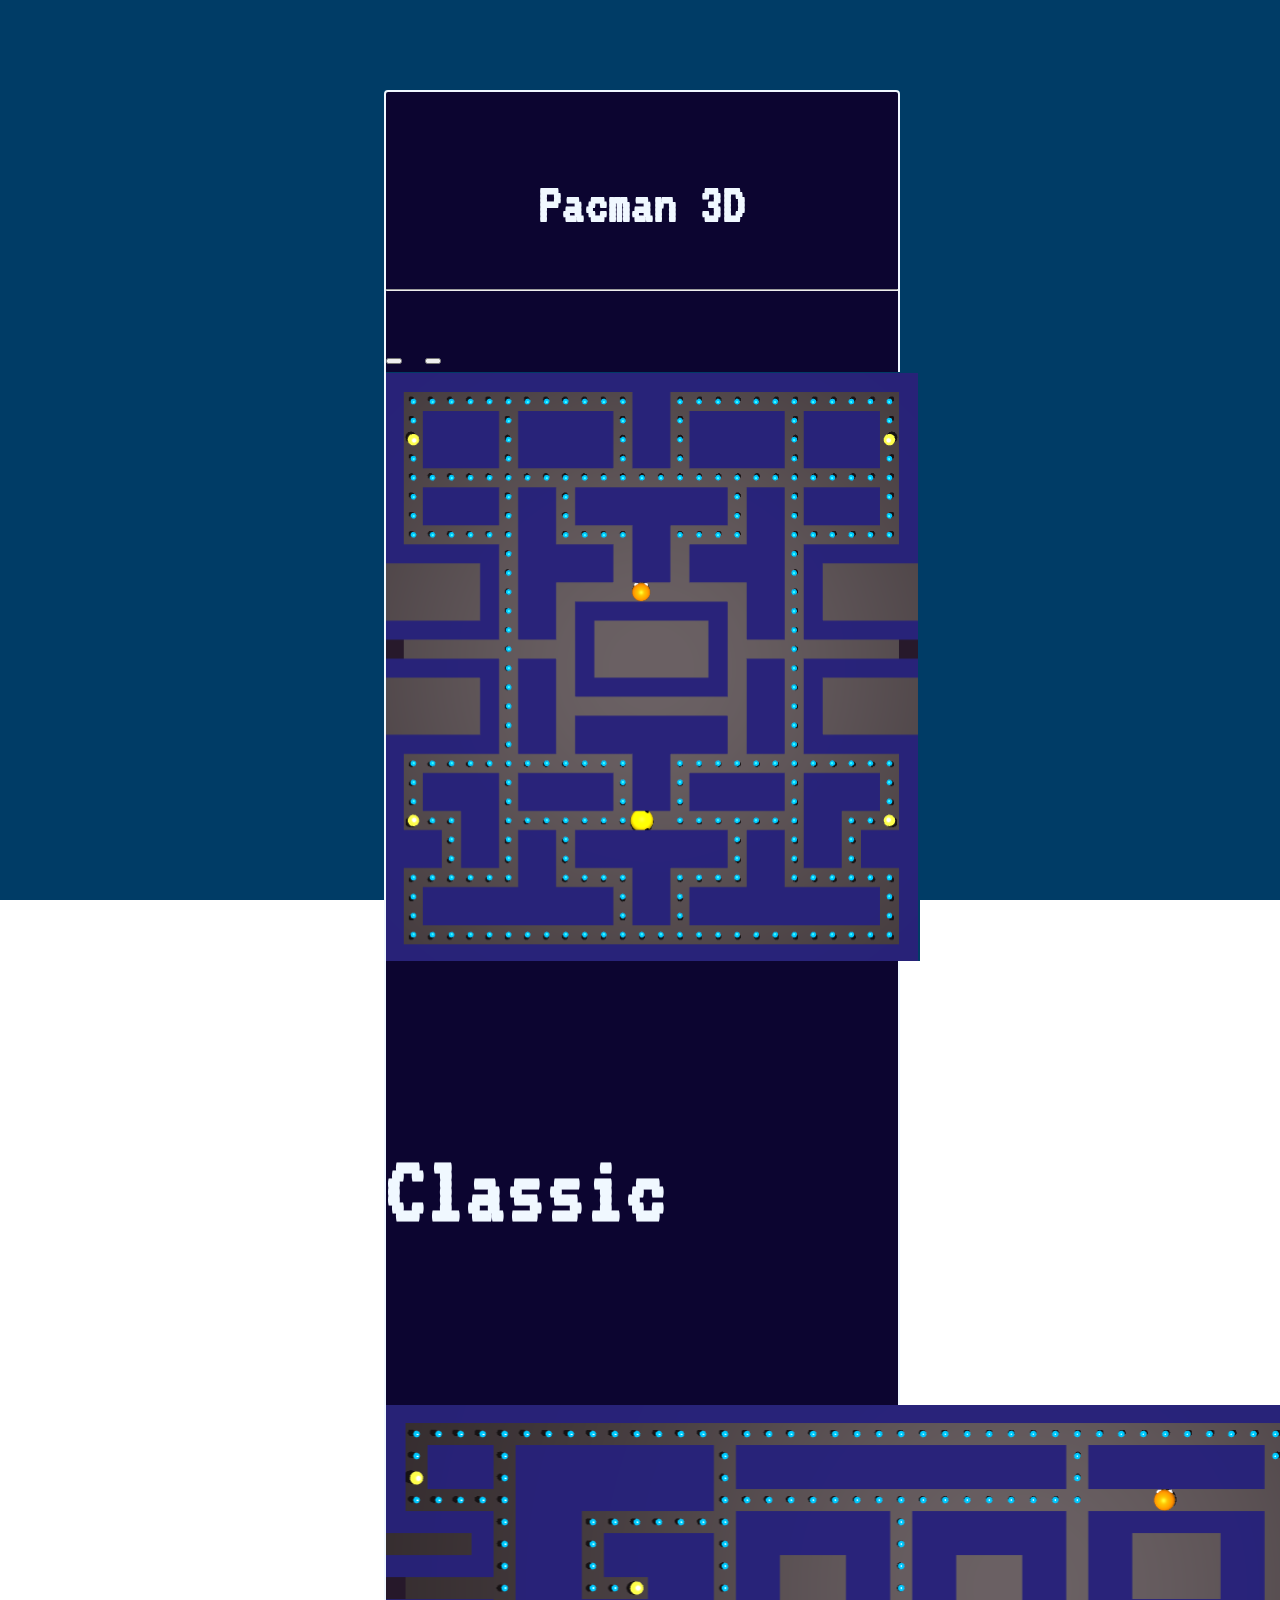
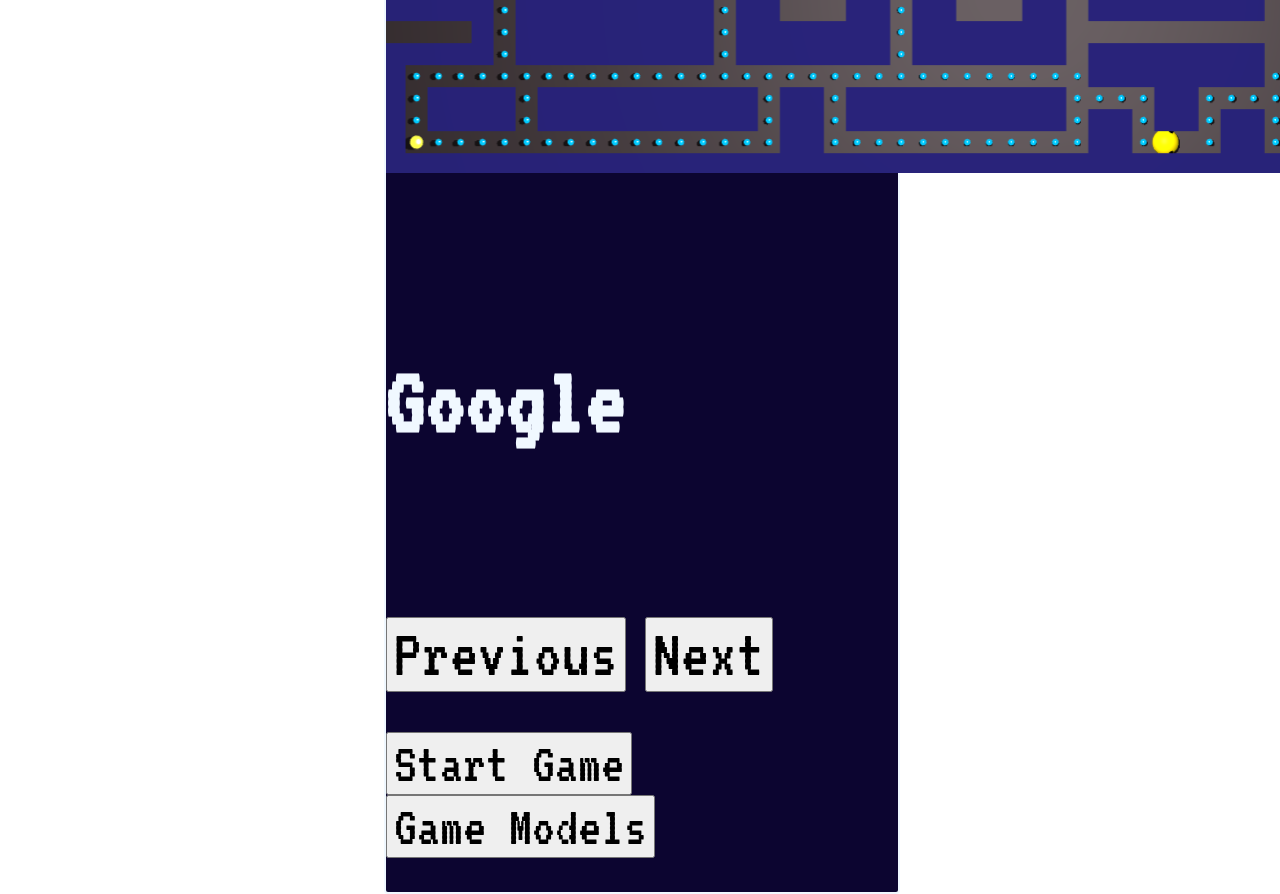
==== index.html @ fbbd6883 "Added Minimap to HUD" ====
<!DOCTYPE html>

<html lang="en">

<head>
	<meta charset="utf-8">
	<meta name="viewport" content="width=device-width, initial-scale=1">

	<title> Pacman 3D </title>

	<link href="https://cdn.jsdelivr.net/npm/bootstrap@5.2.0-beta1/dist/css/bootstrap.min.css" rel="stylesheet" integrity="sha384-0evHe/X+R7YkIZDRvuzKMRqM+OrBnVFBL6DOitfPri4tjfHxaWutUpFmBp4vmVor" crossorigin="anonymous">
	<link rel="stylesheet" href="style.css">

	<link rel="preconnect" href="https://fonts.googleapis.com">
	<link rel="preconnect" href="https://fonts.gstatic.com" crossorigin>
	<link href="https://fonts.googleapis.com/css2?family=Roboto:wght@300&family=VT323&display=swap" rel="stylesheet">

	<script type="text/javascript" src="lib/three.js" defer></script>
	<script type="text/javascript" src="lib/OrbitControls.js" defer></script>

	<script type="text/javascript" src="helper.js" defer></script>
	<script type="text/javascript" src="models.js" defer></script>
	<script type="text/javascript" src="levels.js" defer></script>
	<script type="text/javascript" src="game-pathfind.js" defer></script>
	<script type="text/javascript" src="game-coordinates.js" defer></script>
	<script type="text/javascript" src="game-collisions.js" defer></script>
	<script type="text/javascript" src="game-movement.js" defer></script>
	<script type="text/javascript" src="game-animations.js" defer></script>

	<script type="text/javascript" src="game.js" defer></script>
	
</head>

<body>
	<div id="Tag3DScene"> 

		<!-- Game Stats -->
		<h2 id="timer" class="timer"></h2>
		<h2 id="score" class="score"></h2>
		<h2 id="lives" class="lives"></h2>
		<h2 id="powerup" class="powerup"></h2>

		<!-- Pause Menu -->
		<div class="menu" id="pause-menu" style="visibility: hidden;">
			<div class="container" style="padding-top: 5%">
				<div class="row" style="text-align: center;"> 
					<h3>Game Paused</h3>
				</div>
				<hr>
				<div class="d-grid gap-4">
					<button id="leave-game" type="button" class="btn btn-lg btn-outline-danger">Leave Game</button>
					<button id="continue-game" type="button" class="btn btn-lg btn-outline-light">Continue</button>
				</div>
			</div>
			<br>
		</div>

		<!-- Start Menu -->
		<div class="menu" id="start-menu" style="visibility: hidden;">
			<div class="container" style="padding-top: 5%">
				<div class="row" style="text-align: center;"> 
					<h3>Starting Game</h3>
				</div>
				<hr>
				<div class="d-grid gap-4">
					<button id="leave-game-2" type="button" class="btn btn-lg btn-outline-danger">Leave Game</button>
					<button id="start-game" type="button" class="btn btn-lg btn-outline-success">Start Game</button>
				</div>
				<hr>
				<p id="start-menu-difficulty" style="font-size: 80%; text-align: center;"> Difficulty: 1</p>
			</div>
		</div>

		<!-- Death Menu -->
		<div class="menu" id="dead-menu" style="visibility: hidden;">
			<div class="container" style="padding-top: 5%">
				<div class="row" style="text-align: center;"> 
					<h3>You Died</h3>
				</div>
				<hr>
				<div class="row" style="text-align: center;"> 
					<h4 id="dead-timer"></h4>
				</div>
			</div>
			<br>
		</div>

		<!-- Game Over Menu -->
		<div class="menu" id="game-over" style="visibility: hidden;">
			<div class="container" style="padding-top: 5%">
				<div class="row" style="text-align: center;"> 
					<h3>Game Over</h3>
				</div>
				<hr>
				<div class="d-grid gap-4">
					<button id="leave-game-3" type="button" class="btn btn-lg btn-outline-danger">Leave Game</button>
					<button id="restart-game" type="button" class="btn btn-lg btn-outline-success">Restart Game</button>
				</div>
				<hr>
				<p id="game-over-points" style="font-size: 80%; text-align: center;">You finished with 0 points!</p>
			</div>
		</div>

		<!-- Win Menu -->
		<div class="menu" id="win-menu" style="visibility: hidden;">
			<div class="container" style="padding-top: 5%">
				<div class="row" style="text-align: center;"> 
					<h3 style="color: #208454;">You Won!</h3>
				</div>
				<hr>
				<div class="d-grid gap-4">
					<button id="leave-game-4" type="button" class="btn btn-lg btn-outline-danger">Leave Game</button>
					<button id="next-game" type="button" class="btn btn-lg btn-outline-success">Next Difficulty</button>
				</div>
			</div>
			<br>
		</div>

		<!-- Main Menu -->

		<div class="main-menu" id="main-menu" style="visibility: visible;">
			
			<div class="container" style="padding-top: 5%">
				<div class="row" style="text-align: center;"> 
					<h3>Pacman 3D</h3>
				</div>
				<hr>
				<div id="carouselExampleCaptions" class="carousel slide" data-interval="false">
					<div class="carousel-indicators">
					  <button type="button" data-bs-target="#carouselExampleCaptions" data-bs-slide-to="0" class="active" aria-current="true" aria-label="Slide 1"></button>
					  <button type="button" data-bs-target="#carouselExampleCaptions" data-bs-slide-to="1" aria-label="Slide 2"></button>
					</div>
					<div class="carousel-inner">
					  <div id="map-1" class="carousel-item active"  style="max-height: 20%;">
						<img src="imgs/Map1.png" class="d-block w-100 map-img" alt="Classic Map">
						<div class="carousel-caption d-none d-md-block">
						  <h5>Classic</h5>
						</div>
					  </div>
					  <div id="map-2" class="carousel-item">
						<img src="imgs/Map2.png" class="d-block w-100 map-img" alt="Google Map">
						<div class="carousel-caption d-none d-md-block">
						  <h5>Google</h5>
						</div>
					  </div>
					</div>
					<button class="carousel-control-prev" type="button" data-bs-target="#carouselExampleCaptions" data-bs-slide="prev">
					  <span class="carousel-control-prev-icon" aria-hidden="true"></span>
					  <span class="visually-hidden">Previous</span>
					</button>
					<button class="carousel-control-next" type="button" data-bs-target="#carouselExampleCaptions" data-bs-slide="next">
					  <span class="carousel-control-next-icon" aria-hidden="true"></span>
					  <span class="visually-hidden">Next</span>
					</button>
				  </div>
				<br>
				<div class="d-grid gap-4">
					<button id="load-level" type="button" class="btn btn-lg btn-outline-success">Start Game</button>
					<button id="continue-game" type="button" class="btn btn-lg btn-outline-info">Game Models</button>
				</div>
			</div>
			<br>
		</div>
	</div>
	<script src="https://cdn.jsdelivr.net/npm/bootstrap@5.2.0-beta1/dist/js/bootstrap.bundle.min.js" integrity="sha384-pprn3073KE6tl6bjs2QrFaJGz5/SUsLqktiwsUTF55Jfv3qYSDhgCecCxMW52nD2" crossorigin="anonymous"></script>
</body>
---- style.css ----
body { 
	margin: 0px;
}

.score{
	position: fixed;
	top: 7%;
	left: 1%;
	color:aliceblue;
	font-size: 200%;

}
.timer{
	position: fixed;
	top: 1%;
	left: 1%;
	color:aliceblue;
	font-size: 150%;
}
.lives{
	position: fixed;
	bottom: 1%;
	left: 1%;
	color:aliceblue;
	font-size: 150%;
}
.powerup{
	position: fixed;
	bottom: 10%;
	width: 100%;
	color:rgb(252, 138, 0);
	font-size: 200%;
	text-align: center;
}

.menu{
    position: absolute;
    top: 30%;
    left: 30%;
    background-color: rgb(12, 5, 48);
	width: 40%;
    height: auto;
	border-radius: 4px;
	border-width: 2px;
	border-color: aliceblue;
	color: aliceblue;
	border-style: solid;
}
.main-menu{
    position: absolute;
    top: 10%;
    left: 30%;
    background-color: rgb(12, 5, 48);
	width: 40%;
    height: auto;
	border-radius: 4px;
	border-width: 2px;
	border-color: aliceblue;
	color: aliceblue;
	border-style: solid;
}



.carousel .item img {
	max-height: 28px;
	min-width: auto;
  }


*{
	font-family: 'Roboto', sans-serif;
	font-family: 'VT323', monospace;
	font-size: 120%;
}
​
/* 
*{
	cursor: none;
}

	margin-top: -50px;
    margin-left: -50px;
    width: 100px;
    height: 100px;
*/
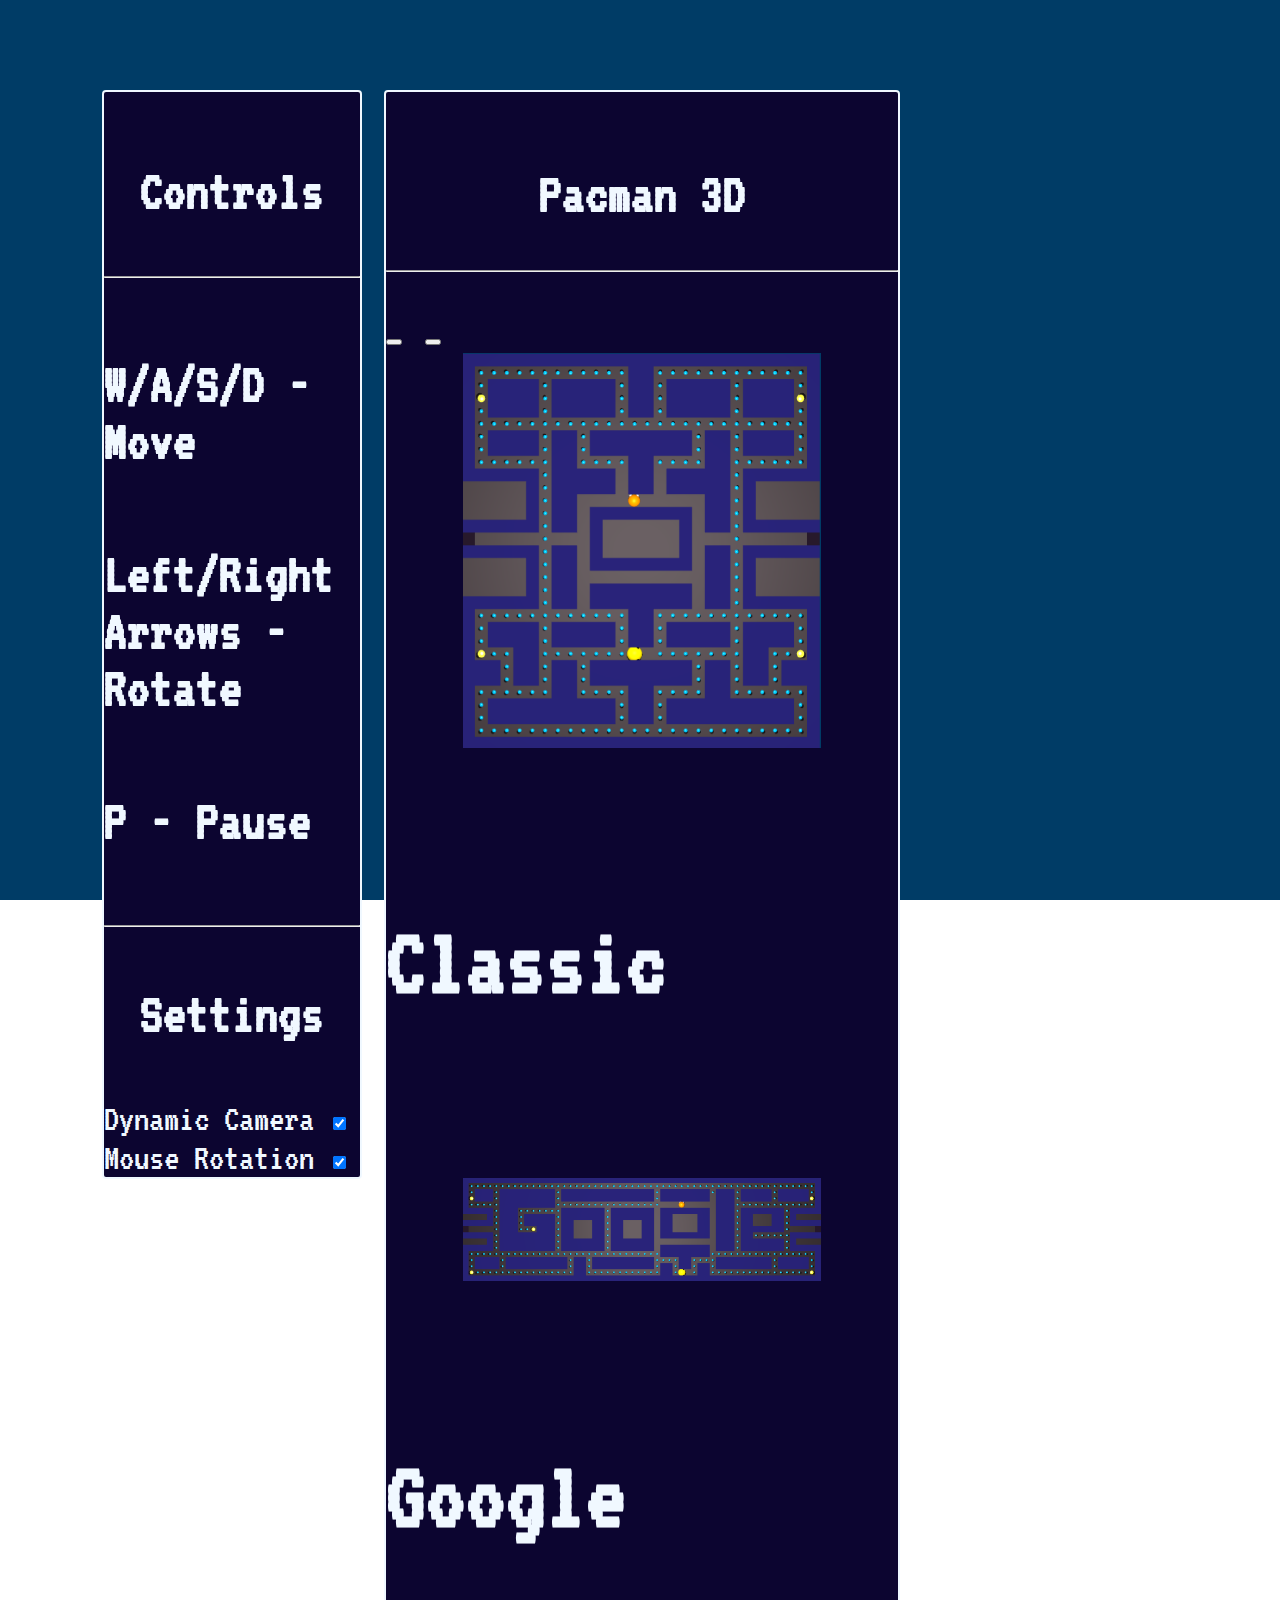
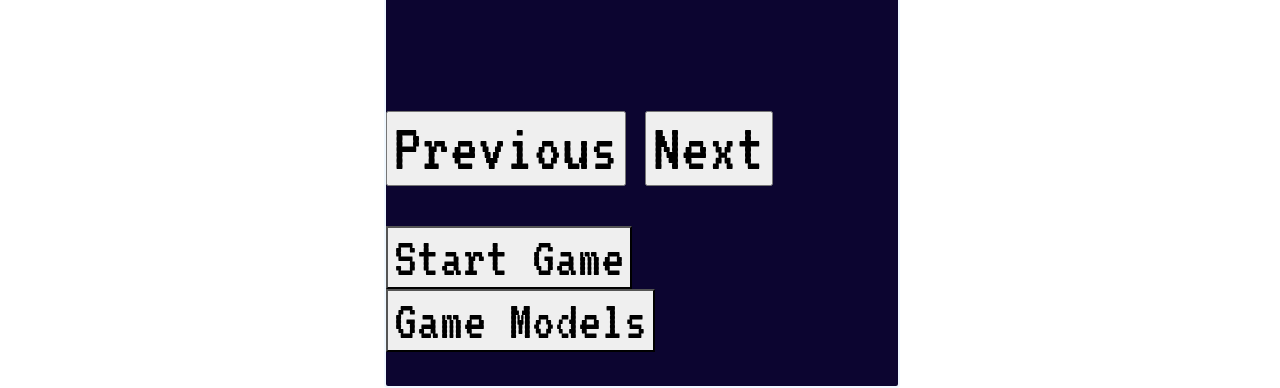
==== commit cad5bbd6: "Added settings menu and cursor lock" ====
--- a/index.html
+++ b/index.html
@@ -119,10 +119,9 @@
 		<!-- Main Menu -->
 
 		<div class="main-menu" id="main-menu" style="visibility: visible;">
-			
 			<div class="container" style="padding-top: 5%">
 				<div class="row" style="text-align: center;"> 
-					<h3>Pacman 3D</h3>
+					<h2>Pacman 3D</h2>
 				</div>
 				<hr>
 				<div id="carouselExampleCaptions" class="carousel slide" data-interval="false">
@@ -161,6 +160,35 @@
 			</div>
 			<br>
 		</div>
+		<div class="side-menu" id="side-menu" style="visibility: visible;">
+			<div class="container" style="padding-top: 5%">
+				<div class="row" style="text-align: center;"> 
+					<h3>Controls</h3>
+				</div>
+				<hr>
+				<div class="row"> 
+					<h4>W/A/S/D - Move</h4>
+					<h4>Left/Right Arrows - Rotate</h4>
+					<h4>P - Pause</h4>
+				</div>
+				<hr>
+				<div class="row" style="text-align: center;"> 
+					<h3>Settings</h3>
+				</div>
+				<div class="form-check">
+					<label class="form-check-label" for="flexCheckDefault">
+						Dynamic Camera
+					</label>
+					<input id="dynamic-camera" checked class="form-check-input" type="checkbox" value="" id="flexCheckDefault">
+				</div>
+				<div class="form-check">
+					<label class="form-check-label" for="flexCheckDefault">
+						Mouse Rotation
+					</label>
+					<input id="mouse-rotation" checked class="form-check-input" type="checkbox" value="" id="flexCheckDefault">
+				</div>
+			</div>
+		</div>
 	</div>
 	<script src="https://cdn.jsdelivr.net/npm/bootstrap@5.2.0-beta1/dist/js/bootstrap.bundle.min.js" integrity="sha384-pprn3073KE6tl6bjs2QrFaJGz5/SUsLqktiwsUTF55Jfv3qYSDhgCecCxMW52nD2" crossorigin="anonymous"></script>
 </body>--- a/style.css
+++ b/style.css
@@ -60,13 +60,36 @@
 	color: aliceblue;
 	border-style: solid;
 }
+.side-menu{
+    position: absolute;
+    top: 10%;
+    left: 8%;
+    background-color: rgb(12, 5, 48);
+	width: 20%;
+    height: auto;
+	border-radius: 4px;
+	border-width: 2px;
+	border-color: aliceblue;
+	color: aliceblue;
+	border-style: solid;
+}
 
+.btn{
+	border-radius: 0px;
+}
 
+.form-check{
+	font-size: 80%;
 
-.carousel .item img {
-	max-height: 28px;
-	min-width: auto;
-  }
+}
+
+.w-100  {
+	max-height: 50%;
+	max-width: 70%;
+	margin-left: auto;
+	margin-right: auto;
+	display: block;
+}
 
 
 *{
@@ -75,6 +98,7 @@
 	font-size: 120%;
 }
 ​
+
 /* 
 *{
 	cursor: none;
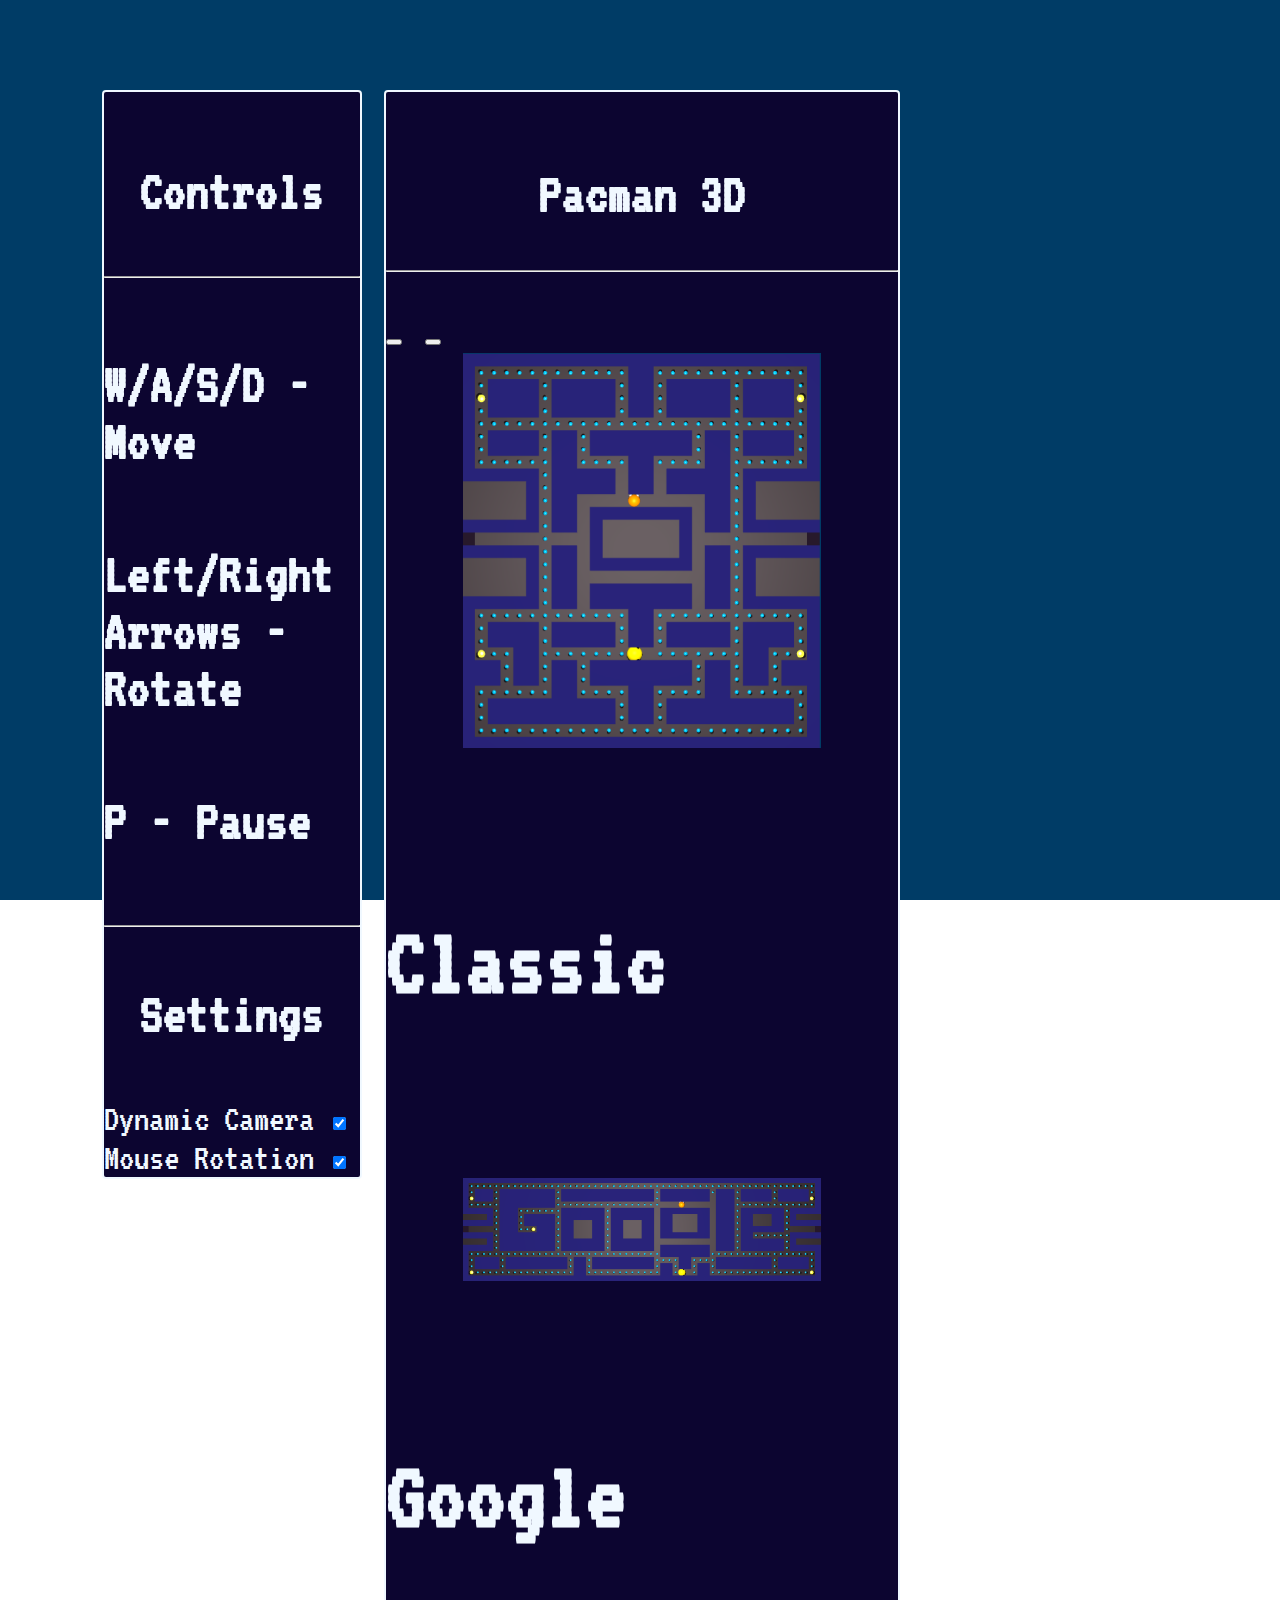
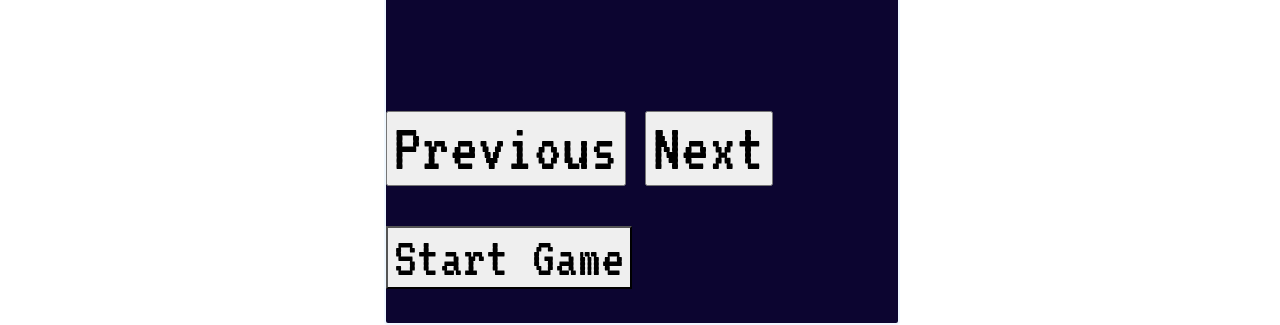
==== commit b1e9f8a3: "Bug fixes" ====
--- a/index.html
+++ b/index.html
@@ -155,7 +155,9 @@
 				<br>
 				<div class="d-grid gap-4">
 					<button id="load-level" type="button" class="btn btn-lg btn-outline-success">Start Game</button>
+					<!--
 					<button id="continue-game" type="button" class="btn btn-lg btn-outline-info">Game Models</button>
+					-->
 				</div>
 			</div>
 			<br>
--- a/style.css
+++ b/style.css
@@ -4,7 +4,7 @@
 }
 
 .score{
-	position: fixed;
+	position: absolute;
 	top: 7%;
 	left: 1%;
 	color:aliceblue;
@@ -12,21 +12,21 @@
 
 }
 .timer{
-	position: fixed;
+	position: absolute;
 	top: 1%;
 	left: 1%;
 	color:aliceblue;
 	font-size: 150%;
 }
 .lives{
-	position: fixed;
+	position: absolute;
 	bottom: 1%;
 	left: 1%;
 	color:aliceblue;
 	font-size: 150%;
 }
 .powerup{
-	position: fixed;
+	position: absolute;
 	bottom: 10%;
 	width: 100%;
 	color:rgb(252, 138, 0);
@@ -36,7 +36,7 @@
 
 .menu{
     position: absolute;
-    top: 30%;
+    top: 25%;
     left: 30%;
     background-color: rgb(12, 5, 48);
 	width: 40%;
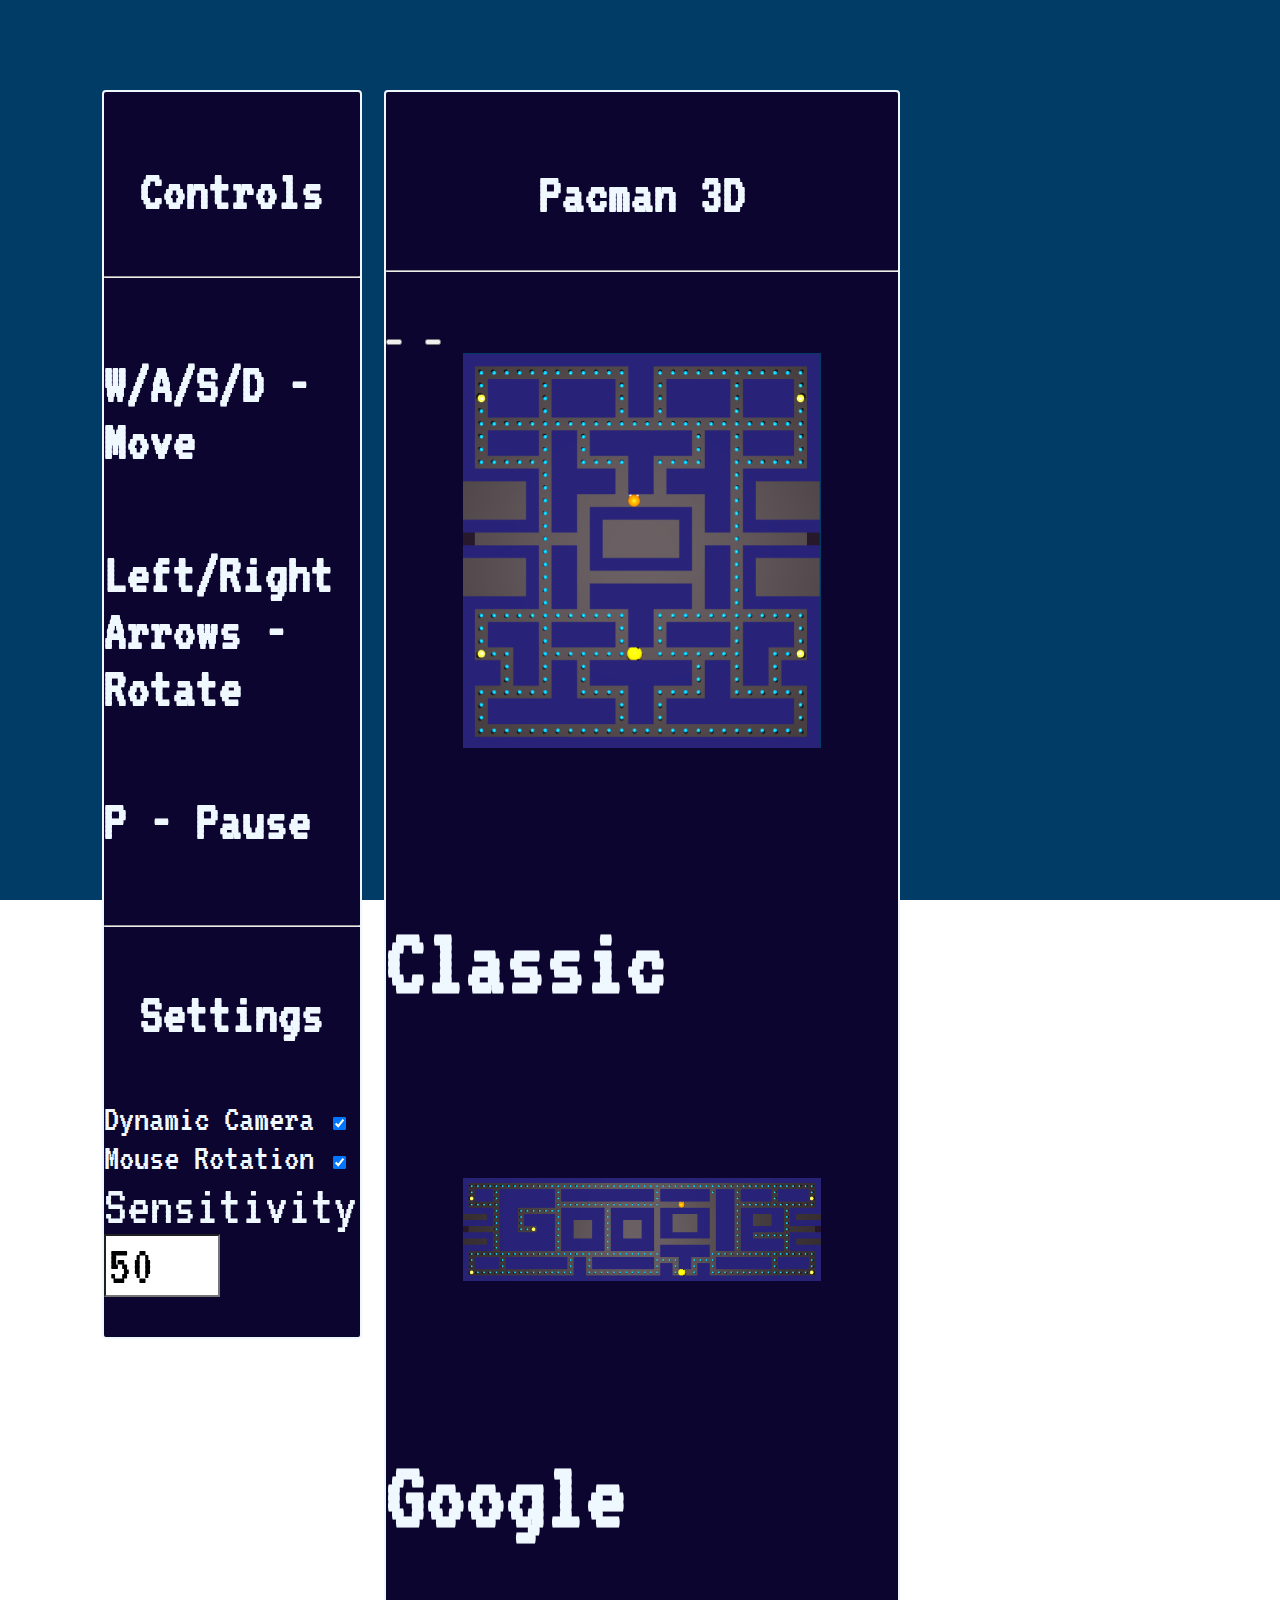
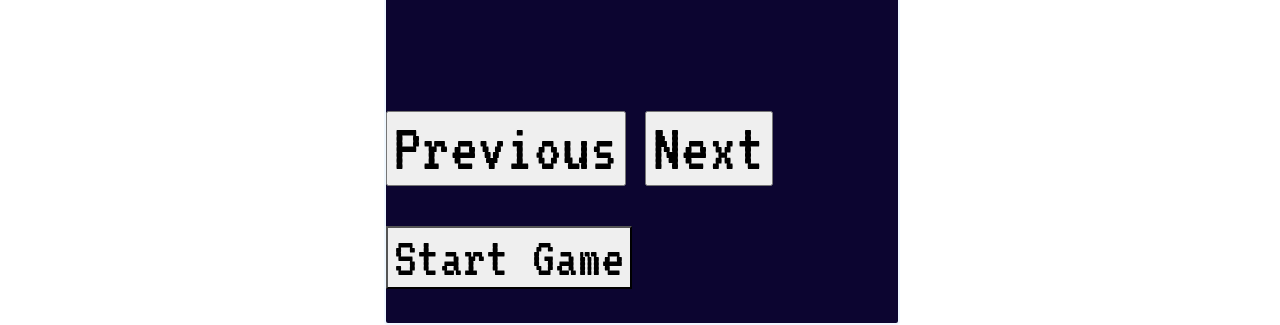
==== commit a05df78d: "Add sensitivity setting" ====
--- a/index.html
+++ b/index.html
@@ -189,6 +189,11 @@
 					</label>
 					<input id="mouse-rotation" checked class="form-check-input" type="checkbox" value="" id="flexCheckDefault">
 				</div>
+				<div class="form-group">
+					<label for="sensitivity">Sensitivity</label>
+					<input type="number" min="1" max ="100" class="form-control" id="sensitivity" placeholder="Enter Sensitivity" value="50">
+				</div>
+				<br>
 			</div>
 		</div>
 	</div>
--- a/style.css
+++ b/style.css
@@ -77,10 +77,12 @@
 .btn{
 	border-radius: 0px;
 }
+.form-control{
+	border-radius: 0px;
+}
 
 .form-check{
 	font-size: 80%;
-
 }
 
 .w-100  {
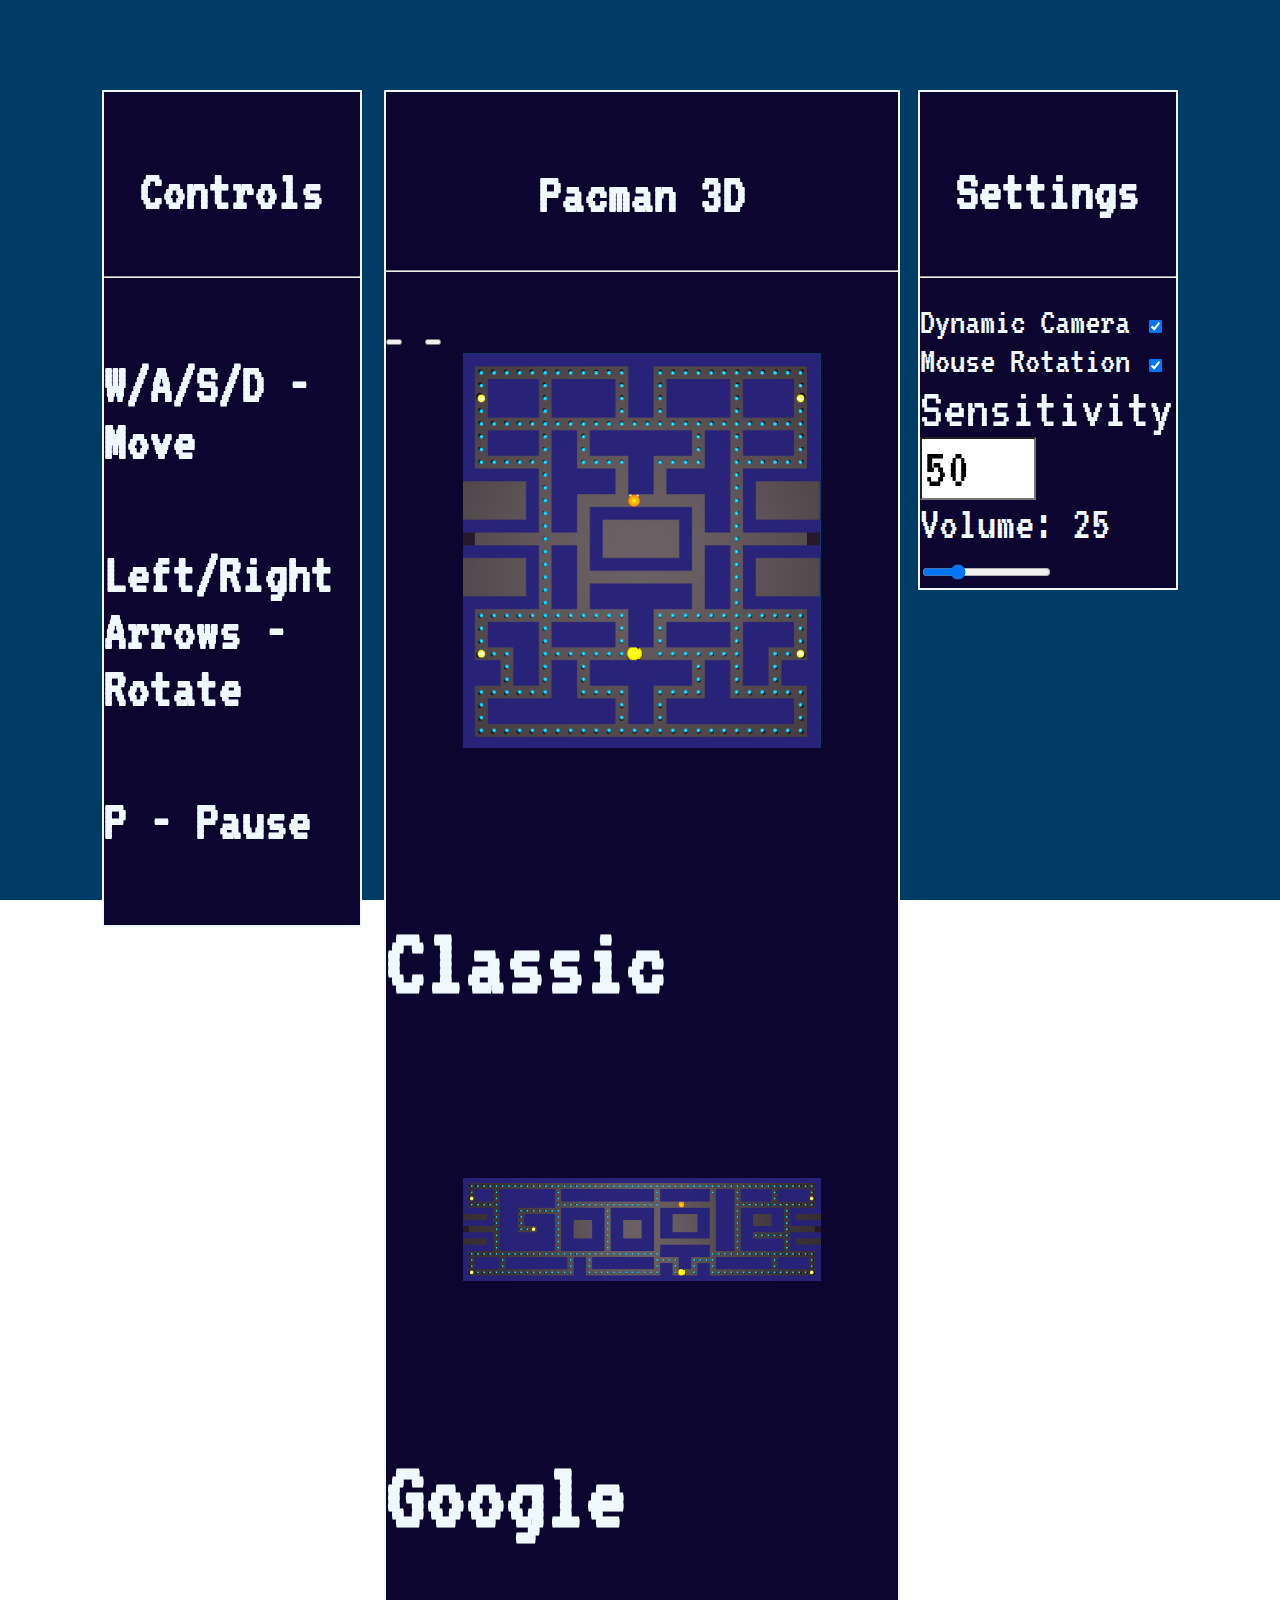
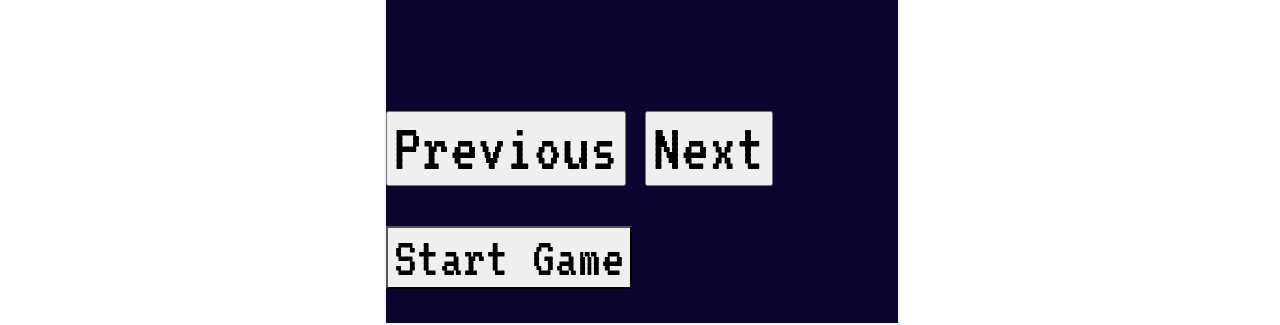
==== commit 2461f9ba: "Added Sound Effects" ====
--- a/index.html
+++ b/index.html
@@ -26,6 +26,7 @@
 	<script type="text/javascript" src="game-collisions.js" defer></script>
 	<script type="text/javascript" src="game-movement.js" defer></script>
 	<script type="text/javascript" src="game-animations.js" defer></script>
+	<script type="text/javascript" src="game-sounds.js" defer></script>
 
 	<script type="text/javascript" src="game.js" defer></script>
 	
@@ -173,10 +174,14 @@
 					<h4>Left/Right Arrows - Rotate</h4>
 					<h4>P - Pause</h4>
 				</div>
-				<hr>
+			</div>
+		</div>
+		<div class="side-menu2" id="side-menu2" style="visibility: visible;">
+			<div class="container" style="padding-top: 5%">
 				<div class="row" style="text-align: center;"> 
 					<h3>Settings</h3>
 				</div>
+				<hr>
 				<div class="form-check">
 					<label class="form-check-label" for="flexCheckDefault">
 						Dynamic Camera
@@ -189,11 +194,12 @@
 					</label>
 					<input id="mouse-rotation" checked class="form-check-input" type="checkbox" value="" id="flexCheckDefault">
 				</div>
-				<div class="form-group">
-					<label for="sensitivity">Sensitivity</label>
+				<div>
+					<label>Sensitivity</label>
 					<input type="number" min="1" max ="100" class="form-control" id="sensitivity" placeholder="Enter Sensitivity" value="50">
 				</div>
-				<br>
+				<label id="volume-label" for="volume" class="form-label">Volume: 25</label>
+				<input type="range" class="form-range" id="volume" min="0" max="1" step="0.05" value="0.25">
 			</div>
 		</div>
 	</div>
--- a/style.css
+++ b/style.css
@@ -41,7 +41,7 @@
     background-color: rgb(12, 5, 48);
 	width: 40%;
     height: auto;
-	border-radius: 4px;
+	border-radius: 1px;
 	border-width: 2px;
 	border-color: aliceblue;
 	color: aliceblue;
@@ -54,7 +54,7 @@
     background-color: rgb(12, 5, 48);
 	width: 40%;
     height: auto;
-	border-radius: 4px;
+	border-radius: 1px;
 	border-width: 2px;
 	border-color: aliceblue;
 	color: aliceblue;
@@ -67,7 +67,20 @@
     background-color: rgb(12, 5, 48);
 	width: 20%;
     height: auto;
-	border-radius: 4px;
+	border-radius: 1px;
+	border-width: 2px;
+	border-color: aliceblue;
+	color: aliceblue;
+	border-style: solid;
+}
+.side-menu2{
+    position: absolute;
+    top: 10%;
+    right: 8%;
+    background-color: rgb(12, 5, 48);
+	width: 20%;
+    height: auto;
+	border-radius: 1px;
 	border-width: 2px;
 	border-color: aliceblue;
 	color: aliceblue;
@@ -93,7 +106,6 @@
 	display: block;
 }
 
-
 *{
 	font-family: 'Roboto', sans-serif;
 	font-family: 'VT323', monospace;
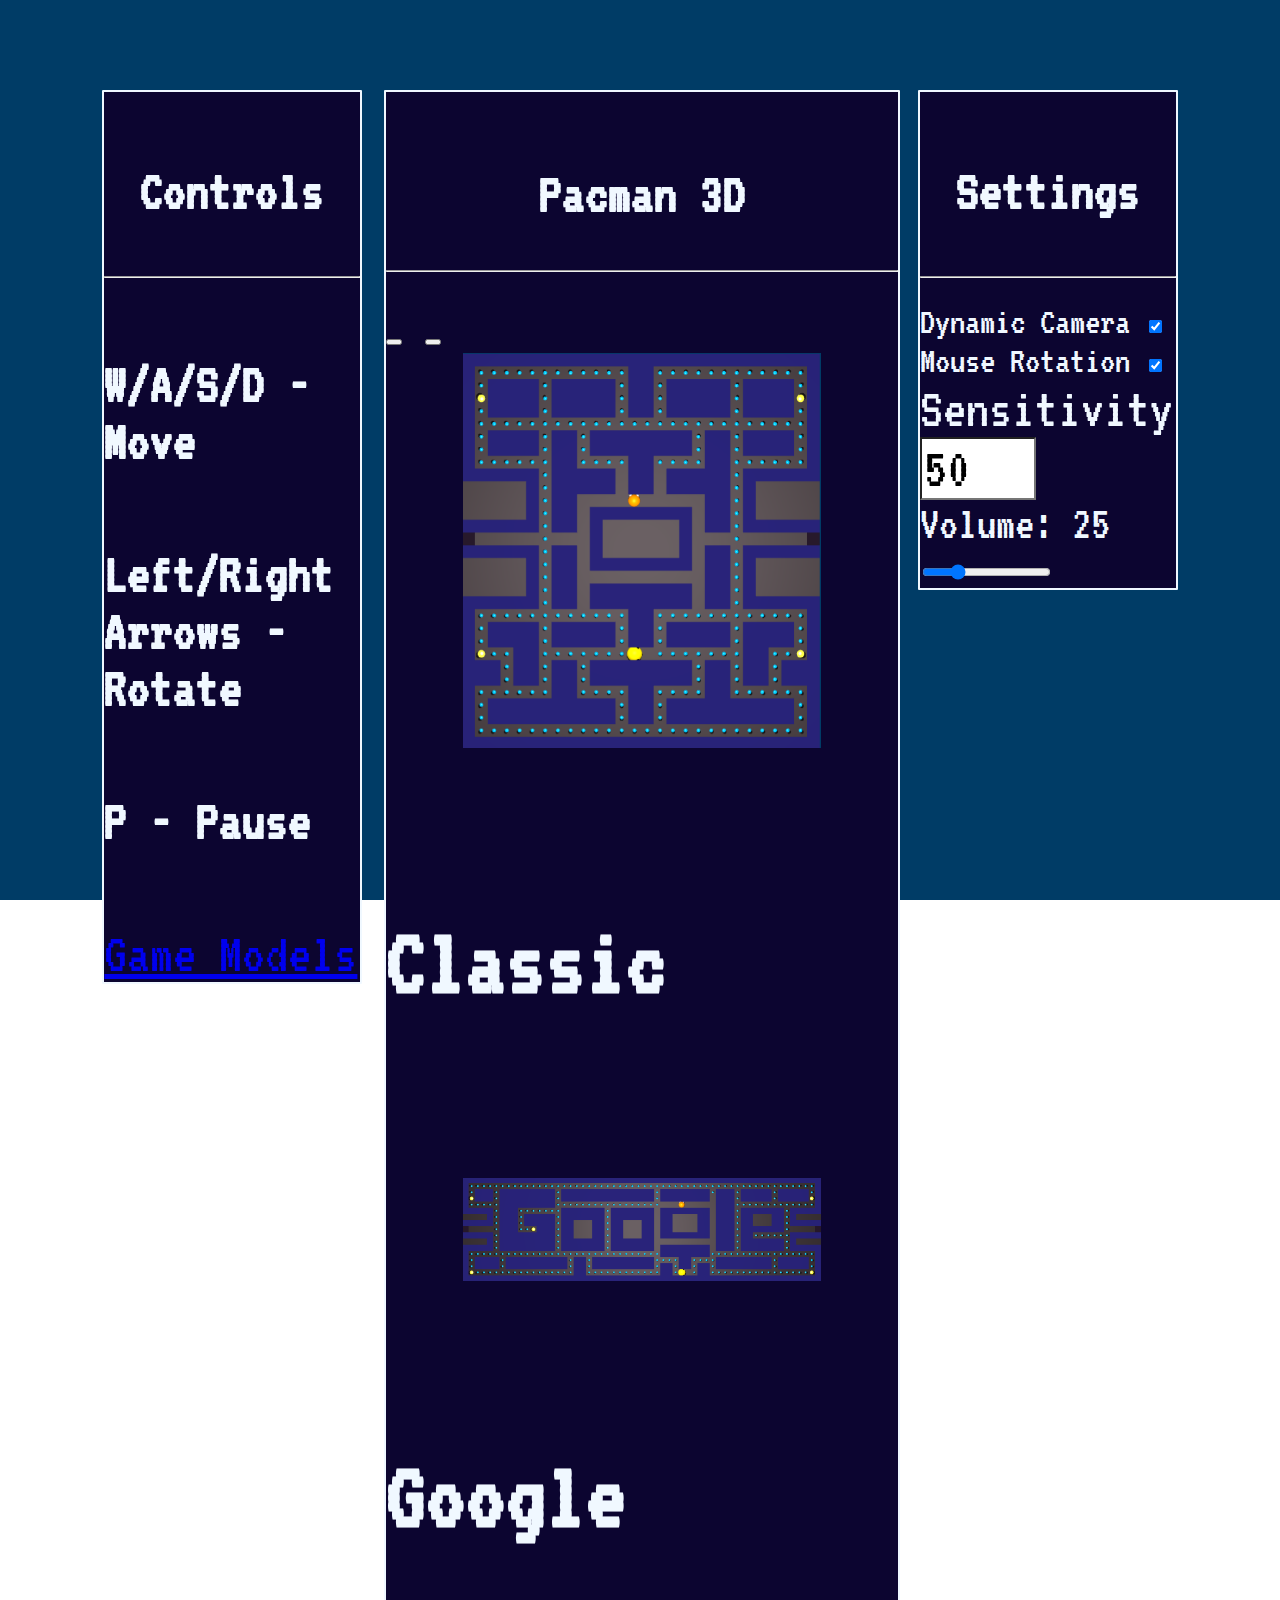
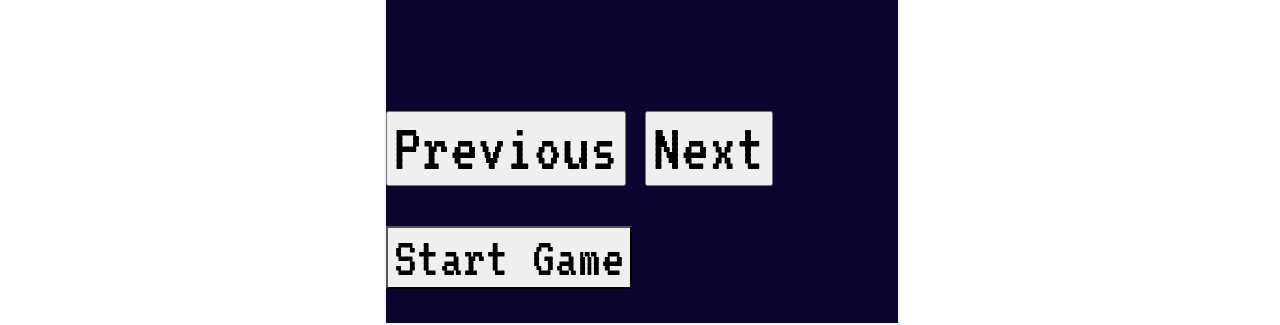
==== commit fffe8503: "Disabled a pathfind function" ====
--- a/index.html
+++ b/index.html
@@ -156,9 +156,7 @@
 				<br>
 				<div class="d-grid gap-4">
 					<button id="load-level" type="button" class="btn btn-lg btn-outline-success">Start Game</button>
-					<!--
-					<button id="continue-game" type="button" class="btn btn-lg btn-outline-info">Game Models</button>
-					-->
+					
 				</div>
 			</div>
 			<br>
@@ -173,6 +171,9 @@
 					<h4>W/A/S/D - Move</h4>
 					<h4>Left/Right Arrows - Rotate</h4>
 					<h4>P - Pause</h4>
+				</div>
+				<div class="row"> 
+					<a href="models.html" target="_blank" type="button" class="btn btn-lg btn-outline-info">Game Models</a>
 				</div>
 			</div>
 		</div>
